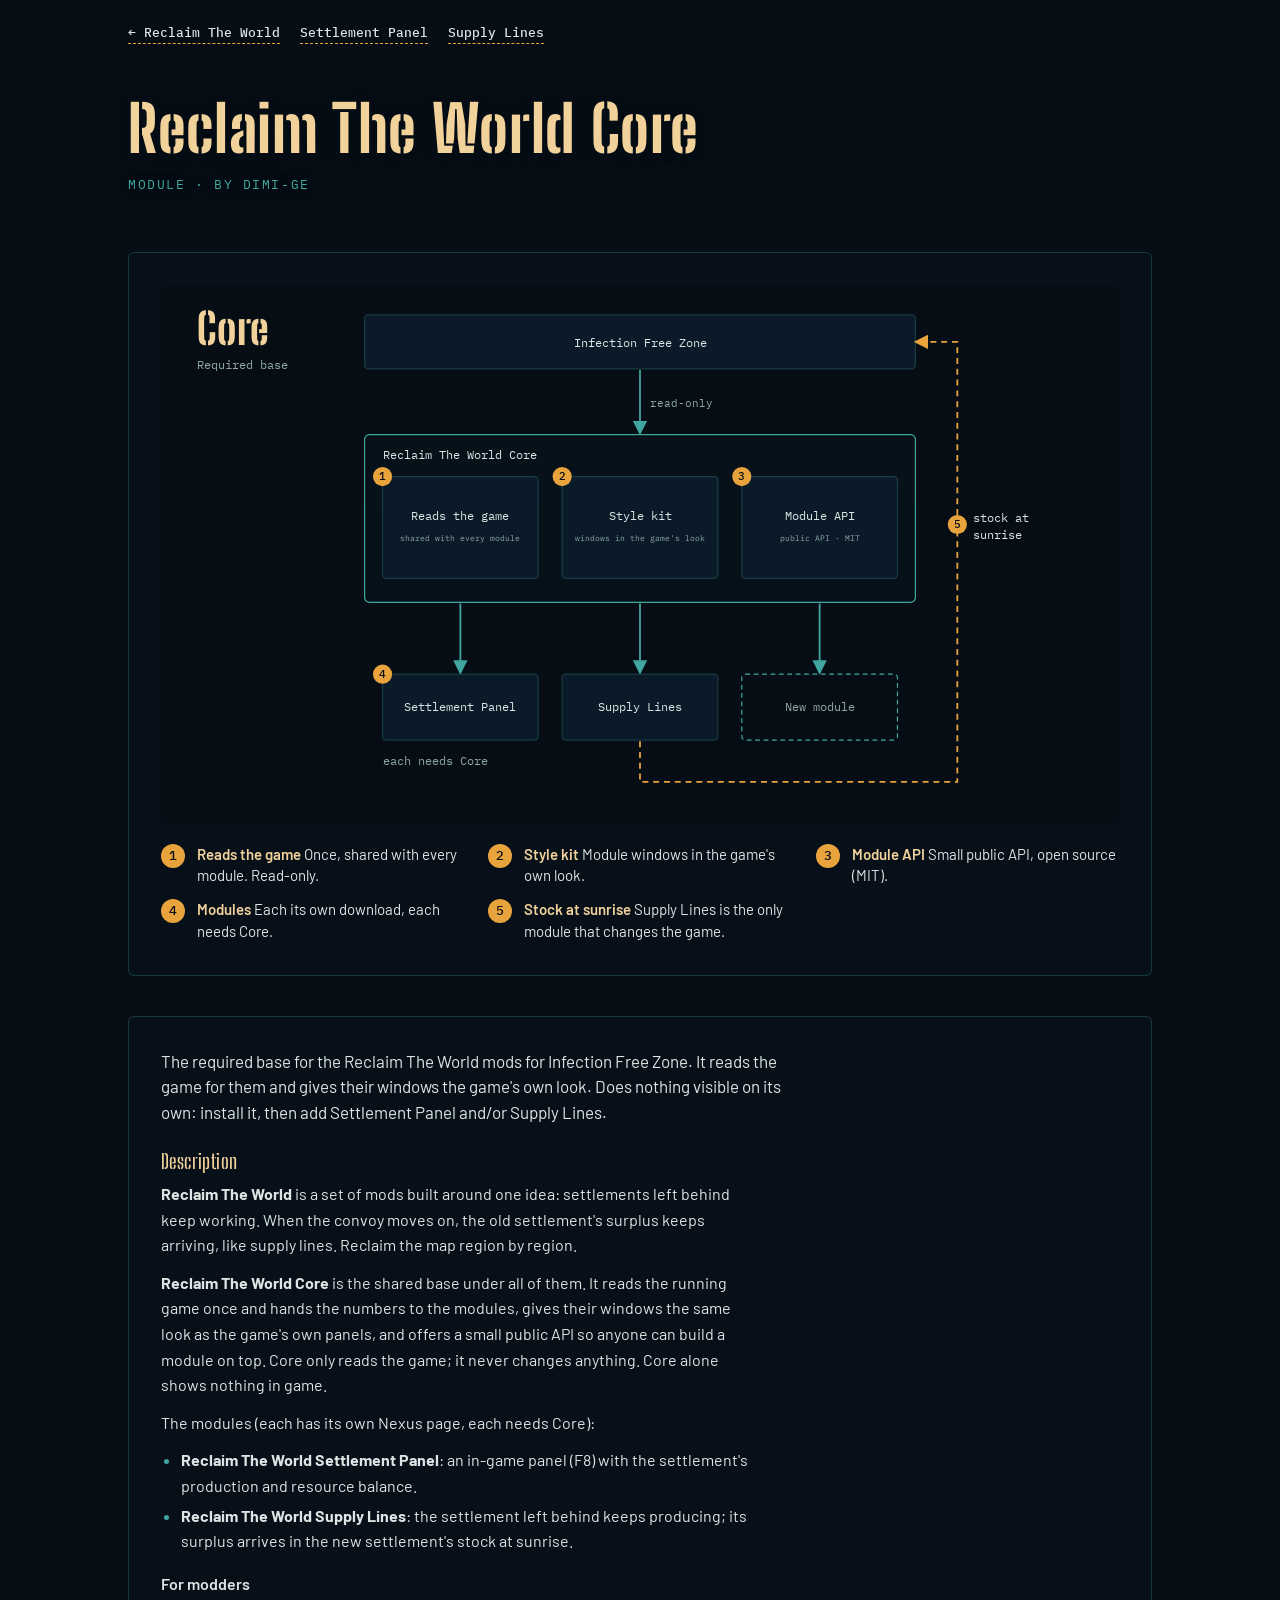
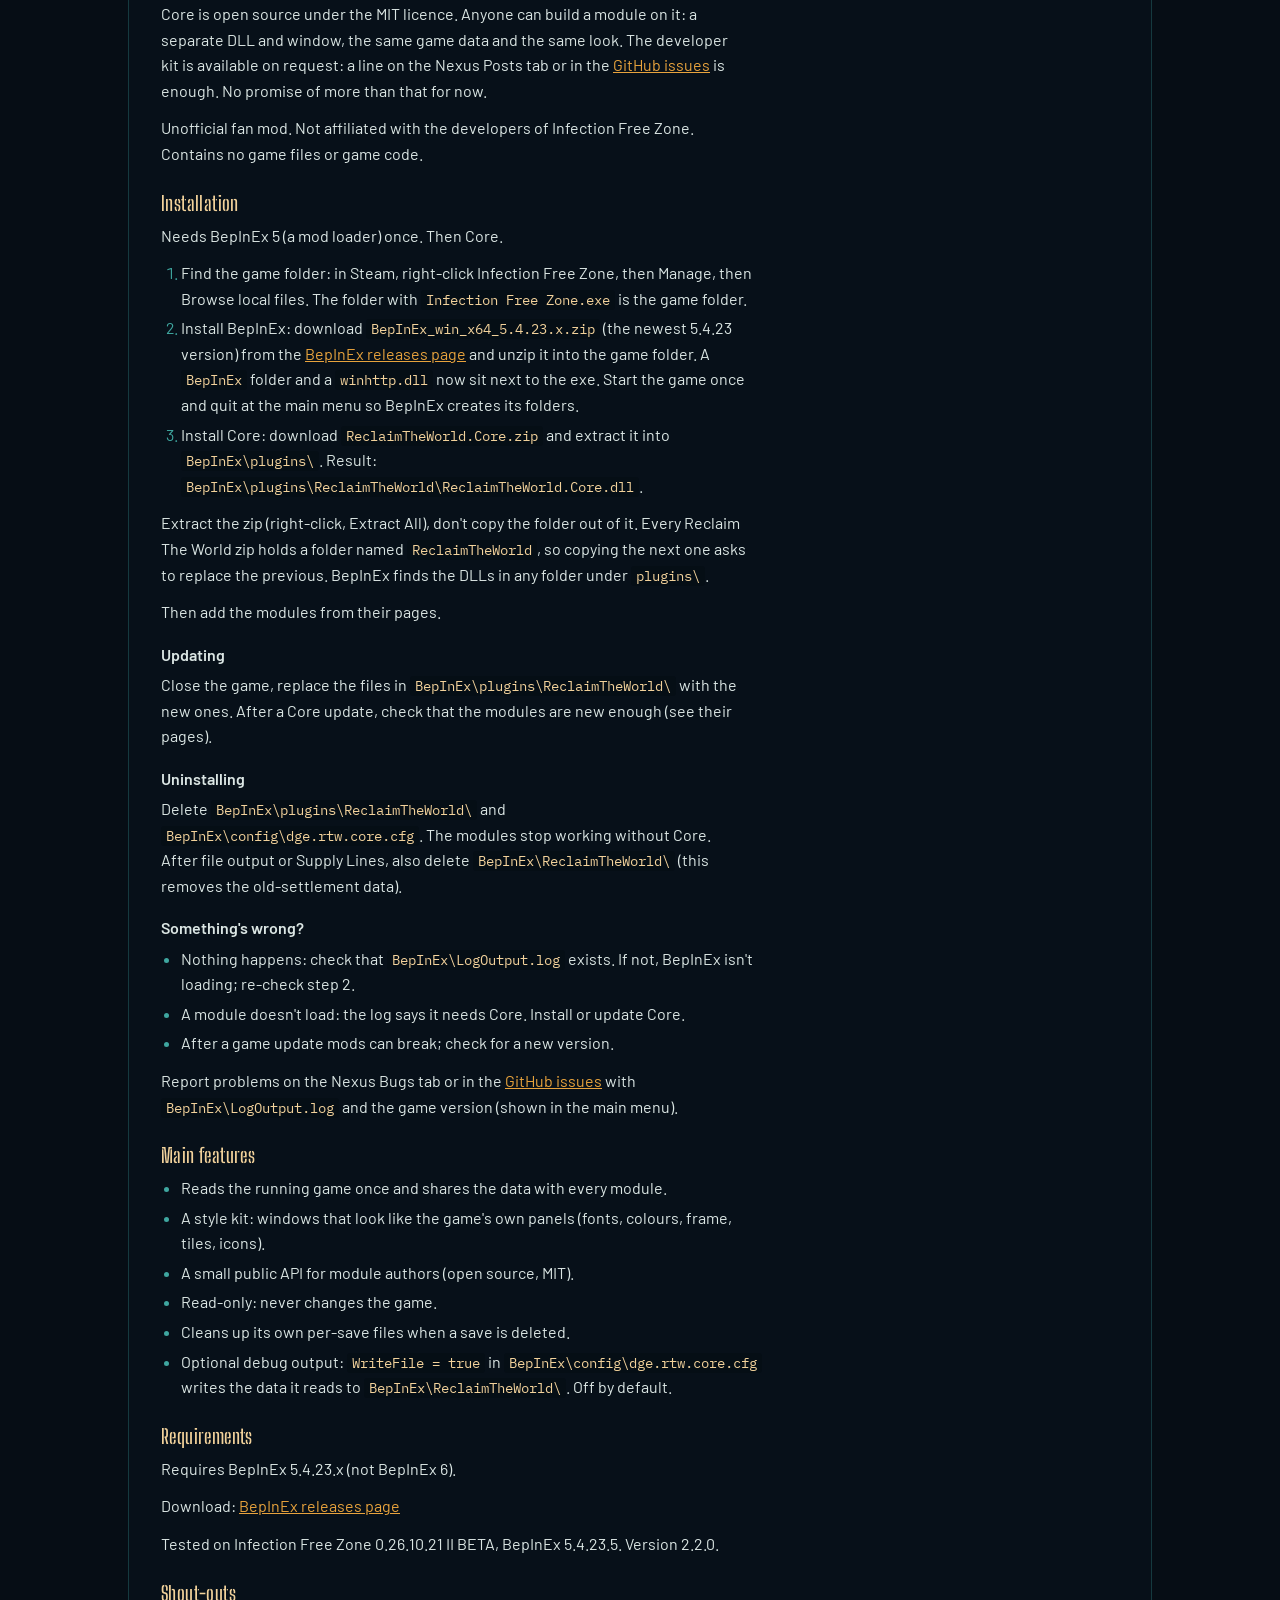
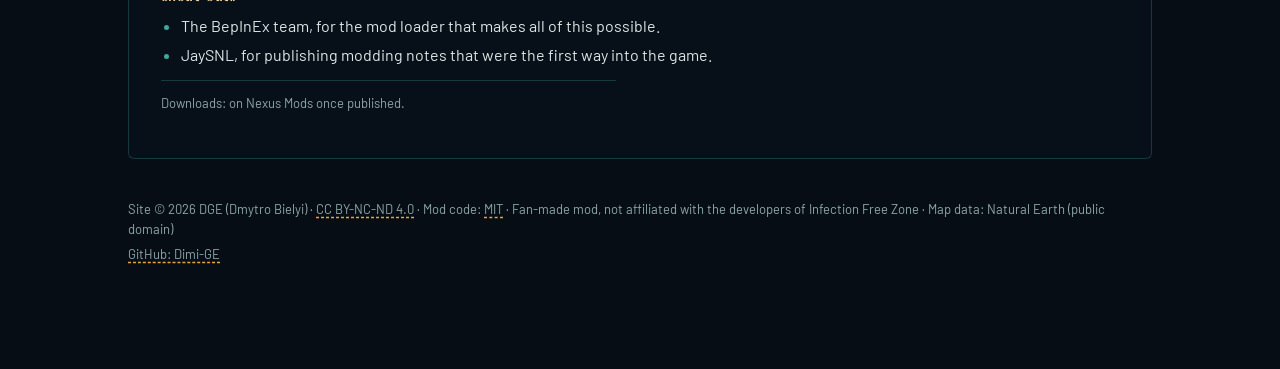
==== core.html @ e049a987 "Modules section, module pages, compact Roadmap Module cards open a description pop-out (texts genera" ====
<!doctype html>
<html lang="en">
<head>
<meta charset="utf-8">
<meta name="viewport" content="width=device-width, initial-scale=1, viewport-fit=cover">
<title>Reclaim The World Core</title>
<meta name="description" content="The required base for the Reclaim The World mods for Infection Free Zone. It reads the game for them and gives their windows the game's own look. Does nothing visible on its own: install it, then add Settlement Panel and/or Supply Lines.">
<link rel="preconnect" href="https://fonts.googleapis.com">
<link rel="preconnect" href="https://fonts.gstatic.com" crossorigin>
<link rel="stylesheet" href="https://fonts.googleapis.com/css2?family=Big+Shoulders+Stencil+Display:wght@600;800&family=Barlow:ital,wght@0,400;0,500;0,600;1,400&family=IBM+Plex+Mono:wght@400;500&display=swap">
<link rel="stylesheet" href="style.css">
</head>
<body>
<main class="page page-mod">

  <nav class="subnav" aria-label="Modules">
    <a href="index.html#modules">← Reclaim The World</a>
    <a href="settlement-panel.html">Settlement Panel</a>
    <a href="supply-lines.html">Supply Lines</a>
  </nav>

  <header class="hero">
    <h1>Reclaim The World Core</h1>
    <p class="eyebrow">Module · by Dimi-GE</p>
  </header>

  <section class="card diagram">
    <figure class="shot">
<svg viewBox="0 0 1600 900" width="100%" role="img" xmlns="http://www.w3.org/2000/svg"><title>Core: reads the game, shares it with the modules; Supply Lines changes the stock at sunrise</title><defs><marker id="ah" viewBox="0 0 10 10" refX="8" refY="5" markerWidth="8" markerHeight="8" orient="auto-start-reverse"><path class="dg-arrow" d="M0 0L10 5L0 10z"/></marker><marker id="ahm" viewBox="0 0 10 10" refX="8" refY="5" markerWidth="8" markerHeight="8" orient="auto-start-reverse"><path class="dg-arrow-m" d="M0 0L10 5L0 10z"/></marker></defs><rect class="dg-bg" x="0" y="0" width="1600" height="900" rx="0"/><text class="dg-title" x="60" y="100">Core</text><text class="dg-sub" x="60" y="140">Required base</text><rect class="dg-box" x="340" y="50" width="920" height="90" rx="6"/><text class="dg-label" x="800" y="103" text-anchor="middle">Infection Free Zone</text><path class="dg-flow-m" d="M800 142 V246" marker-end="url(#ahm)"/><text class="dg-sm18 dg-muted" x="816" y="204">read-only</text><rect class="dg-frame" x="340" y="250" width="920" height="280" rx="8"/><text class="dg-label" x="370" y="290">Reclaim The World Core</text><rect class="dg-box" x="370" y="320" width="260" height="170" rx="6"/><text class="dg-label" x="500" y="392" text-anchor="middle">Reads the game</text><text class="dg-sm14 dg-muted" x="500" y="428" text-anchor="middle">shared with every module</text><g><circle class="dg-call" cx="370" cy="320" r="16"/><text class="dg-call-n" x="370" y="326" text-anchor="middle">1</text></g><rect class="dg-box" x="670" y="320" width="260" height="170" rx="6"/><text class="dg-label" x="800" y="392" text-anchor="middle">Style kit</text><text class="dg-sm14 dg-muted" x="800" y="428" text-anchor="middle">windows in the game's look</text><g><circle class="dg-call" cx="670" cy="320" r="16"/><text class="dg-call-n" x="670" y="326" text-anchor="middle">2</text></g><rect class="dg-box" x="970" y="320" width="260" height="170" rx="6"/><text class="dg-label" x="1100" y="392" text-anchor="middle">Module API</text><text class="dg-sm14 dg-muted" x="1100" y="428" text-anchor="middle">public API · MIT</text><g><circle class="dg-call" cx="970" cy="320" r="16"/><text class="dg-call-n" x="970" y="326" text-anchor="middle">3</text></g><path class="dg-flow-m" d="M500 532 V646" marker-end="url(#ahm)"/><path class="dg-flow-m" d="M800 532 V646" marker-end="url(#ahm)"/><path class="dg-flow-m" d="M1100 532 V646" marker-end="url(#ahm)"/><rect class="dg-box" x="370" y="650" width="260" height="110" rx="6"/><text class="dg-label" x="500" y="712" text-anchor="middle">Settlement Panel</text><g><circle class="dg-call" cx="370" cy="650" r="16"/><text class="dg-call-n" x="370" y="656" text-anchor="middle">4</text></g><rect class="dg-box" x="670" y="650" width="260" height="110" rx="6"/><text class="dg-label" x="800" y="712" text-anchor="middle">Supply Lines</text><rect class="dg-box-dash" x="970" y="650" width="260" height="110" rx="6"/><text class="dg-label dg-muted" x="1100" y="712" text-anchor="middle">New module</text><text class="dg-sub" x="370" y="802">each needs Core</text><path class="dg-flow" d="M800 762 V830 H1330 V95 H1262" marker-end="url(#ah)"/><g><circle class="dg-call" cx="1330" cy="400" r="16"/><text class="dg-call-n" x="1330" y="406" text-anchor="middle">5</text></g><text class="dg-label" x="1356" y="396">stock at</text><text class="dg-label" x="1356" y="424">sunrise</text></svg>
    </figure>
    <ol class="legend">
      <li><b>Reads the game</b> Once, shared with every module. Read-only.</li>
      <li><b>Style kit</b> Module windows in the game's own look.</li>
      <li><b>Module API</b> Small public API, open source (MIT).</li>
      <li><b>Modules</b> Each its own download, each needs Core.</li>
      <li><b>Stock at sunrise</b> Supply Lines is the only module that changes the game.</li>
    </ol>
  </section>

  <section class="card">
    <div class="mtext" data-module-text="core"></div>
  </section>

  <footer class="foot">
    <p>Site © 2026 DGE (Dmytro Bielyi) · <a href="https://creativecommons.org/licenses/by-nc-nd/4.0/">CC BY-NC-ND 4.0</a> · Mod code: <a href="https://opensource.org/license/mit">MIT</a> · Fan-made mod, not affiliated with the developers of Infection Free Zone · Map data: Natural Earth (public domain)</p>
    <p><a href="https://github.com/Dimi-GE">GitHub: Dimi-GE</a></p>
  </footer>
</main>

<script src="module-texts.js"></script>
<script src="modules.js"></script>
</body>
</html>
---- style.css ----
/* Layout: a fixed night globe fills the viewport; one narrow column of translucent chart panels scrolls over it. */
:root {
  --night: #060d15;
  --sea: #0b1a28;
  --panel: rgba(8, 18, 28, 0.78);
  --panel-quiet: rgba(8, 18, 28, 0.55);
  --grid: #3fa7a0;
  --land: #16403f;
  --signal: #e8a33d;
  --home: #f2d29b;
  --fg: #dbe6e4;
  --muted: #8ea7a8;
  --line: rgba(63, 167, 160, 0.28);
  --danger: #ff8a7a;
  --stripe: #BA481B;

  --f-display: "Big Shoulders Stencil Display", "Arial Narrow", Impact, sans-serif;
  --f-body: "Barlow", "Segoe UI", system-ui, sans-serif;
  --f-mono: "IBM Plex Mono", ui-monospace, Consolas, monospace;

  --step--1: 0.8125rem;
  --step-0: 1rem;
  --step-1: 1.25rem;
  --step-2: 1.75rem;
  --step-hero: clamp(3rem, 12vw, 6.5rem);

  color-scheme: dark;
}

html { scroll-behavior: smooth; scrollbar-color: var(--grid) var(--night); }
[hidden] { display: none !important; }
@media (prefers-reduced-motion: reduce) { html { scroll-behavior: auto; } }

body {
  margin: 0;
  background: var(--night);
  color: var(--fg);
  font-family: var(--f-body);
  font-size: var(--step-0);
  line-height: 1.6;
  -webkit-font-smoothing: antialiased;
}

#globe {
  position: fixed;
  inset: 0;
  width: 100%;
  height: 100%;
  z-index: 0;
  -webkit-mask-image: linear-gradient(90deg, transparent 0%, #000 22%, #000 78%, transparent 100%);
          mask-image: linear-gradient(90deg, transparent 0%, #000 22%, #000 78%, transparent 100%);
}

.readout {
  position: fixed;
  right: max(16px, env(safe-area-inset-right, 0px));
  bottom: calc(14px + env(safe-area-inset-bottom, 0px));
  z-index: 1;
  display: flex;
  gap: 12px;
  font-family: var(--f-mono);
  font-size: var(--step--1);
  color: var(--grid);
  font-variant-numeric: tabular-nums;
  letter-spacing: 0.04em;
  opacity: 0.85;
}

.page {
  position: relative;
  z-index: 2;
  max-width: 44rem;
  margin: 0 auto;
  padding-left: max(16px, env(safe-area-inset-left, 0px));
  padding-right: max(16px, env(safe-area-inset-right, 0px));
  padding-block: 0 4rem;
  display: flex;
  flex-direction: column;
  gap: 2.5rem;
}

/* Hero sits over open globe, no panel behind it */
.hero {
  padding-block: clamp(4rem, 18vh, 10rem) 2rem;
  display: flex;
  flex-direction: column;
  gap: 1rem;
  text-shadow: 0 1px 12px rgba(6, 13, 21, 0.9);
}
.eyebrow {
  font-family: var(--f-mono);
  font-size: var(--step--1);
  text-transform: uppercase;
  letter-spacing: 0.12em;
  color: var(--grid);
  margin: 0;
}
h1 {
  font-family: var(--f-display);
  font-weight: 800;
  font-size: var(--step-hero);
  line-height: 0.92;
  letter-spacing: 0.01em;
  margin: 0;
  color: var(--home);
  text-wrap: balance;
}
.lede {
  font-size: var(--step-1);
  line-height: 1.5;
  max-width: 34rem;
  margin: 0;
}
.hero-row {
  display: flex;
  flex-wrap: wrap;
  align-items: center;
  gap: 1rem 1.5rem;
  margin-top: 0.5rem;
}
.hero-links { display: flex; flex-wrap: wrap; gap: 1.25rem; }
.hero-links a {
  color: var(--fg);
  text-decoration: none;
  border-bottom: 1px dashed var(--signal);
  padding-bottom: 2px;
}
.hero-links a:hover { color: var(--signal); }

a:focus-visible, button:focus-visible, input:focus-visible, textarea:focus-visible {
  outline: 2px solid var(--signal);
  outline-offset: 2px;
}

.chip {
  display: inline-flex;
  align-items: center;
  gap: 8px;
  font-family: var(--f-mono);
  font-size: var(--step--1);
  padding: 4px 10px;
  border: 1px solid var(--line);
  border-radius: 999px;
  background: var(--panel);
  color: var(--muted);
}
.chip-live::before {
  content: "";
  width: 7px; height: 7px;
  border-radius: 50%;
  background: var(--signal);
}

/* Panels */
.card {
  background: var(--panel);
  border: 1px solid var(--line);
  border-radius: 6px;
  padding: clamp(1.25rem, 4vw, 2rem);
  -webkit-backdrop-filter: blur(3px);
          backdrop-filter: blur(3px);
  display: flex;
  flex-direction: column;
  gap: 1.25rem;
  min-width: 0;
}
.card-quiet { background: var(--panel-quiet); }
.card h2 {
  font-family: var(--f-display);
  font-weight: 600;
  font-size: var(--step-2);
  letter-spacing: 0.02em;
  line-height: 1.1;
  margin: 0;
  color: var(--home);
}
.card p { margin: 0; max-width: 65ch; }
.section-head { display: flex; flex-direction: column; gap: 0.25rem; }
.note { color: var(--muted); font-size: 0.9375rem; }

/* Roadmap as a supply route: dashed line, stops along it */
.route {
  list-style: none;
  margin: 0;
  padding: 0 0 0 1.5rem;
  display: flex;
  flex-direction: column;
  gap: 0.6rem;
  position: relative;
}
.route::before {
  content: "";
  position: absolute;
  left: 5px; top: 8px; bottom: 8px;
  border-left: 2px dashed var(--signal);
  opacity: 0.55;
}
.stop { position: relative; display: flex; flex-direction: column; gap: 0.4rem; }
.stop::before {
  content: "";
  position: absolute;
  left: calc(-1.5rem + 0px);
  top: 6px;
  width: 12px; height: 12px;
  border-radius: 50%;
  background: var(--night);
  border: 2px solid var(--signal);
}
.stop.done::before { background: var(--grid); border-color: var(--grid); }
.stop.current::before { background: var(--home); border-color: var(--home); box-shadow: 0 0 0 4px rgba(242, 210, 155, 0.18); }
.stop-head { display: flex; flex-wrap: wrap; align-items: baseline; gap: 0.5rem 0.75rem; }
.stop-tag { font-weight: 600; font-size: 1.0625rem; }

.status {
  font-family: var(--f-mono);
  font-size: 0.75rem;
  text-transform: uppercase;
  letter-spacing: 0.08em;
  padding: 2px 8px;
  border-radius: 3px;
  border: 1px solid currentColor;
  white-space: nowrap;
}
.s-done { color: var(--grid); }
.s-progress { color: var(--home); }
.s-planned { color: var(--muted); }
.s-open { color: var(--signal); }

/* Board */
.filters { display: flex; flex-direction: column; gap: 0.75rem; }
.seg { display: flex; flex-wrap: wrap; gap: 6px; border: 0; margin: 0; padding: 0; }
.seg button, .seg-form label {
  font: 500 0.875rem var(--f-body);
  color: var(--muted);
  background: transparent;
  border: 1px solid var(--line);
  border-radius: 4px;
  padding: 6px 12px;
  cursor: pointer;
}
.seg button:hover, .seg-form label:hover { color: var(--fg); border-color: var(--grid); }
.seg button.on { color: var(--night); background: var(--grid); border-color: var(--grid); }

.issues { list-style: none; margin: 0; padding: 0; display: flex; flex-direction: column; overflow-y: auto; scrollbar-color: var(--grid) transparent; scrollbar-width: thin; }
.issue {
  flex-shrink: 0;
  display: grid;
  grid-template-columns: 4.5rem 1fr auto;
  margin-right: 0.25rem;
  gap: 0.25rem 0.75rem;
  align-items: baseline;
  padding: 0.75rem 0;
  border-top: 1px solid var(--line);
}
.issue:last-child { border-bottom: 1px solid var(--line); }
.issue-num { text-decoration: none; font-family: var(--f-mono); color: var(--muted); font-variant-numeric: tabular-nums; font-size: 0.875rem; }
.issue-title { min-width: 0; overflow-wrap: anywhere; color: inherit; text-decoration: none; }
.issue-title:hover, .issue-num:hover { text-decoration: underline; }
.rel { font-family: var(--f-mono); font-size: 0.75rem; border: 1px solid var(--line); border-radius: 3px; padding: 0 6px; margin-left: 6px; color: var(--muted); }
.issue-cat { font-family: var(--f-mono); font-size: 0.75rem; color: var(--muted); grid-column: 2; }
.issue .status { grid-column: 3; grid-row: 1 / span 2; align-self: center; }
.empty { color: var(--muted); }

/* Form */
form { display: flex; flex-direction: column; gap: 1rem; }
.seg-form legend { font-size: 0.875rem; color: var(--muted); margin-bottom: 6px; width: 100%; }
.seg-form input { position: absolute; opacity: 0; pointer-events: none; }
.seg-form label:has(input:checked) { color: var(--night); background: var(--grid); border-color: var(--grid); }
.seg-form label:has(input:focus-visible) { outline: 2px solid var(--signal); outline-offset: 2px; }
.field { display: flex; flex-direction: column; gap: 6px; min-width: 0; flex: 1; }
.field label { font-size: 0.875rem; color: var(--muted); }
.field-row { display: flex; flex-wrap: wrap; gap: 1rem; }
.field-row .field { min-width: 10rem; }
input[type="text"], textarea {
  font: 400 1rem var(--f-body);
  color: var(--fg);
  background: rgba(6, 13, 21, 0.7);
  border: 1px solid var(--line);
  border-radius: 4px;
  padding: 10px 12px;
  width: 100%;
  box-sizing: border-box;
}
input[type="text"]::placeholder, textarea::placeholder { color: #5f7778; }
input[type="text"]:hover, textarea:hover { border-color: var(--grid); }
textarea { resize: vertical; }
.btn {
  align-self: flex-start;
  font: 600 1rem var(--f-body);
  color: var(--night);
  background: var(--signal);
  border: 0;
  border-radius: 4px;
  padding: 10px 20px;
  cursor: pointer;
}
.btn:hover { background: var(--home); }
.error { color: var(--danger); font-size: 0.875rem; }
.result {
  font-family: var(--f-mono);
  font-size: 0.875rem;
  color: var(--fg);
  border: 1px dashed var(--signal);
  border-radius: 4px;
  padding: 10px 12px;
}

.foot {
  color: var(--muted);
  font-size: 0.8125rem;
  display: flex;
  flex-direction: column;
  gap: 0.25rem;
  padding-bottom: 2.5rem;
}
.foot p { margin: 0; }

@media (max-width: 30rem) {
  .issue { grid-template-columns: 3.5rem 1fr; }
  .issue .status { grid-column: 2; grid-row: auto; justify-self: start; }
  .readout { display: none; }
}

/* Feedback: under construction */
.construction {
  display: grid;
  place-items: center;
  min-height: 7rem;
  padding: 1rem;
  border-radius: 4px;
  background: repeating-linear-gradient(-45deg, var(--sea) 0 14px, var(--stripe) 14px 28px);
}
.construction span {
  font: 600 var(--step-1)/1.2 var(--f-display);
  letter-spacing: 0.04em;
  color: var(--home);
  background: var(--sea);
  padding: 0.5rem 1rem;
  border-radius: 3px;
  text-align: center;
}

/* Inline links in notes, empty states and footer */
.note a, .empty a, .foot a { color: inherit; text-decoration: underline dashed var(--signal); text-underline-offset: 3px; }
.note a:hover, .empty a:hover, .foot a:hover { color: var(--signal); }

/* ---------- Modules (cards, pop-out) ---------- */
.modules { list-style: none; margin: 0; padding: 0; display: grid; grid-template-columns: repeat(auto-fill, minmax(12.5rem, 1fr)); gap: 12px; }
.modules > li { display: flex; min-width: 0; }
.m-card { box-sizing: border-box; width: 100%; display: flex; flex-direction: column; gap: 4px; padding: 14px; font: inherit; color: inherit; text-align: left; text-decoration: none; cursor: pointer; border: 1px solid var(--line); border-radius: 6px; background: var(--panel-quiet); }
.m-card:hover { border-color: var(--signal); }
.m-card span { min-width: 0; }
.m-name { font: 600 var(--step-1)/1.2 var(--f-body); color: var(--home); }
.m-text { font-size: var(--step--1); line-height: 1.5; }
.m-icon { width: 34px; height: 34px; display: grid; place-items: center; border: 1px solid var(--signal); border-radius: 50% 50% 50% 0; transform: rotate(-45deg); color: var(--signal); margin-bottom: 6px; }
.m-icon > span { transform: rotate(45deg); font-size: 1rem; line-height: 1; }  /* map-pin shape, glyph upright */
.m-head { display: flex; justify-content: space-between; align-items: center; gap: 8px; flex-wrap: wrap; }
.m-by { color: var(--grid); font-family: var(--f-mono); font-size: var(--step--1); }
.m-top { display: flex; justify-content: space-between; align-items: flex-start; }
.m-tag { font: 500 .7rem var(--f-mono); text-transform: uppercase; letter-spacing: .1em; color: var(--muted); border: 1px solid var(--line); border-radius: 3px; padding: 1px 6px; }
.m-open { border-style: dashed; background: transparent; }
.m-open .m-name { color: var(--fg); }
.m-open .status { color: var(--muted); border-color: var(--line); }
.contrib { margin-top: 1.25rem; padding-top: 1rem; border-top: 1px solid var(--line); }
.contrib h3 { margin: 0 0 .4rem; font: 600 var(--step-1) var(--f-body); color: var(--home); }
.contrib p { margin: 0 0 .5rem; }
.contrib a, .pop-site a, .pop-link a, .mtext a { color: var(--signal); }

.pop { box-sizing: border-box; width: min(40rem, calc(100vw - 32px)); max-height: calc(100vh - 64px); padding: 1.75rem 1.5rem 1.5rem; border: 1px solid var(--line); border-radius: 8px; background: var(--panel); color: var(--fg); box-shadow: 0 24px 60px -20px rgba(0,0,0,.8); }
.pop::backdrop { background: rgba(6, 13, 21, .5); backdrop-filter: blur(8px); -webkit-backdrop-filter: blur(8px); }
.pop[open] { animation: pop-in .2s ease-out; }
@keyframes pop-in { from { opacity: 0; transform: translateY(8px); } }
@media (prefers-reduced-motion: reduce) { .pop[open] { animation: none; } }
.pop h2 { margin: .25rem 0 .75rem; font: 800 var(--step-2)/1.1 var(--f-display); color: var(--home); padding-right: 2rem; }
.pop-close { position: absolute; top: 10px; right: 12px; width: 32px; height: 32px; border: 1px solid var(--line); border-radius: 50%; background: transparent; color: var(--muted); font-size: 1.2rem; line-height: 1; cursor: pointer; }
.pop-close:hover { color: var(--signal); border-color: var(--signal); }
.pop-site { margin-top: 1.25rem; padding-top: .75rem; border-top: 1px solid var(--line); color: var(--muted); font-size: var(--step--1); }
.pop-link { margin-top: .75rem; font: 500 var(--step--1) var(--f-mono); }

/* Module text (pop-out and module pages) */
.mtext, #pop-body { overflow-wrap: anywhere; }
:is(.mtext, #pop-body) p { margin: 0 0 .75rem; max-width: 65ch; }
:is(.mtext, #pop-body) .lede { font-size: 1.0625rem; line-height: 1.5; }
:is(.mtext, #pop-body) h3 { margin: 1.5rem 0 .5rem; font: 600 var(--step-1)/1.2 var(--f-display); letter-spacing: .02em; color: var(--home); }
:is(.mtext, #pop-body) h4 { margin: 1.25rem 0 .4rem; font: 600 var(--step-0)/1.3 var(--f-body); color: var(--fg); }
:is(.mtext, #pop-body) :is(ul, ol) { margin: 0 0 .75rem; padding-left: 1.25rem; max-width: 65ch; }
:is(.mtext, #pop-body) li { margin-block: .25rem; }
:is(.mtext, #pop-body) li::marker { color: var(--grid); }
:is(.mtext, #pop-body) code { font: 400 .875em var(--f-mono); color: var(--home); background: rgba(6, 13, 21, .6); padding: 1px 5px; border-radius: 3px; }
.mtext > :first-child { margin-top: 0; }

/* ---------- Module pages ---------- */
.page-mod { max-width: 64rem; }
.page-mod .hero { padding-block: 1rem; }
.page-mod h1 { font-size: clamp(2.25rem, 8vw, 4rem); }
.subnav { display: flex; flex-wrap: wrap; gap: .5rem 1.25rem; padding-top: 1.5rem; font: 500 var(--step--1) var(--f-mono); }
.subnav a { color: var(--fg); text-decoration: none; border-bottom: 1px dashed var(--signal); padding-bottom: 2px; }
.subnav a:hover { color: var(--signal); }
.shot { margin: 0; }
.shot svg { display: block; width: 100%; height: auto; border-radius: 6px; }
.legend { list-style: none; margin: 0; padding: 0; counter-reset: n; display: grid; grid-template-columns: repeat(auto-fit, minmax(16rem, 1fr)); gap: .75rem 1.5rem; }
.legend li { counter-increment: n; position: relative; padding-left: 2.25rem; font-size: .9375rem; line-height: 1.45; }
.legend li::before { content: counter(n); position: absolute; left: 0; top: 0; width: 1.5rem; height: 1.5rem; border-radius: 50%; background: var(--signal); color: var(--night); font: 500 .8125rem/1.5rem var(--f-mono); text-align: center; }
.legend b { color: var(--home); font-weight: 600; }

/* Screenshot mode (?shot): the diagram alone, filling the viewport width on --night */
.shot-only { background: var(--night); }
.shot-only .page { max-width: none; padding: 0; gap: 0; }
.shot-only .page > :not(.diagram) { display: none; }
.shot-only .legend { display: none; }
.shot-only .diagram { padding: 0; border: 0; border-radius: 0; background: none; -webkit-backdrop-filter: none; backdrop-filter: none; }
.shot-only .shot { min-height: 100vh; display: grid; place-items: center; }
.shot-only .shot svg { width: min(100vw, calc(100vh * 16 / 9)); border-radius: 0; }

/* Diagram classes (inline SVGs on the module pages; site palette only) */
.dg-bg { fill: var(--night); }
.dg-frame { fill: var(--panel); stroke: var(--grid); stroke-width: 2; }
.dg-box { fill: var(--sea); stroke: var(--line); stroke-width: 2; }
.dg-box-dash { fill: none; stroke: var(--grid); stroke-width: 2; stroke-dasharray: 8 6; }
.dg-row { fill: var(--night); stroke: var(--line); stroke-width: 1.5; }
.dg-tile { fill: none; stroke: var(--grid); stroke-width: 1.5; opacity: .75; }
.dg-tab-on { fill: var(--grid); }
.dg-bar { fill: var(--grid); opacity: .55; }
.dg-line { stroke: var(--line); stroke-width: 2; fill: none; }
.dg-map { fill: var(--sea); stroke: var(--line); stroke-width: 2; }
.dg-land { fill: var(--land); stroke: var(--grid); stroke-width: 1.5; }
.dg-grid-line { stroke: var(--grid); stroke-width: 1; opacity: .2; }
.dg-flow { fill: none; stroke: var(--signal); stroke-width: 3; stroke-dasharray: 10 8; }
.dg-flow-m { fill: none; stroke: var(--grid); stroke-width: 3; }
.dg-arrow { fill: var(--signal); }
.dg-arrow-m { fill: var(--grid); }
.dg-dot { fill: var(--signal); }
.dg-ring { fill: none; stroke: var(--signal); stroke-width: 1.5; opacity: .5; }
.dg-dot-home { fill: var(--home); }
.dg-ring-home { fill: none; stroke: var(--home); stroke-width: 1.5; opacity: .5; }
.dg-sun { stroke: var(--signal); stroke-width: 2.5; stroke-linecap: round; }
.dg-track { fill: none; stroke: var(--grid); stroke-width: 2; }
.dg-knob { fill: var(--muted); }
.dg-call { fill: var(--signal); }
.dg-call-n { fill: var(--night); font: 500 18px var(--f-mono); }
.dg-label, .dg-sub, .dg-sm14, .dg-sm16, .dg-sm18 { fill: var(--fg); font-family: var(--f-mono); font-size: 20px; }
.dg-sub { fill: var(--muted); }
.dg-sm14 { font-size: 14px; }
.dg-sm16 { font-size: 16px; }
.dg-sm18 { font-size: 18px; }
.dg-muted { fill: var(--muted); }
.dg-on { fill: var(--night); }
.dg-title { fill: var(--home); font-family: var(--f-display); font-weight: 800; font-size: 72px; letter-spacing: .01em; }
.dg-title-s { font-size: 44px; }
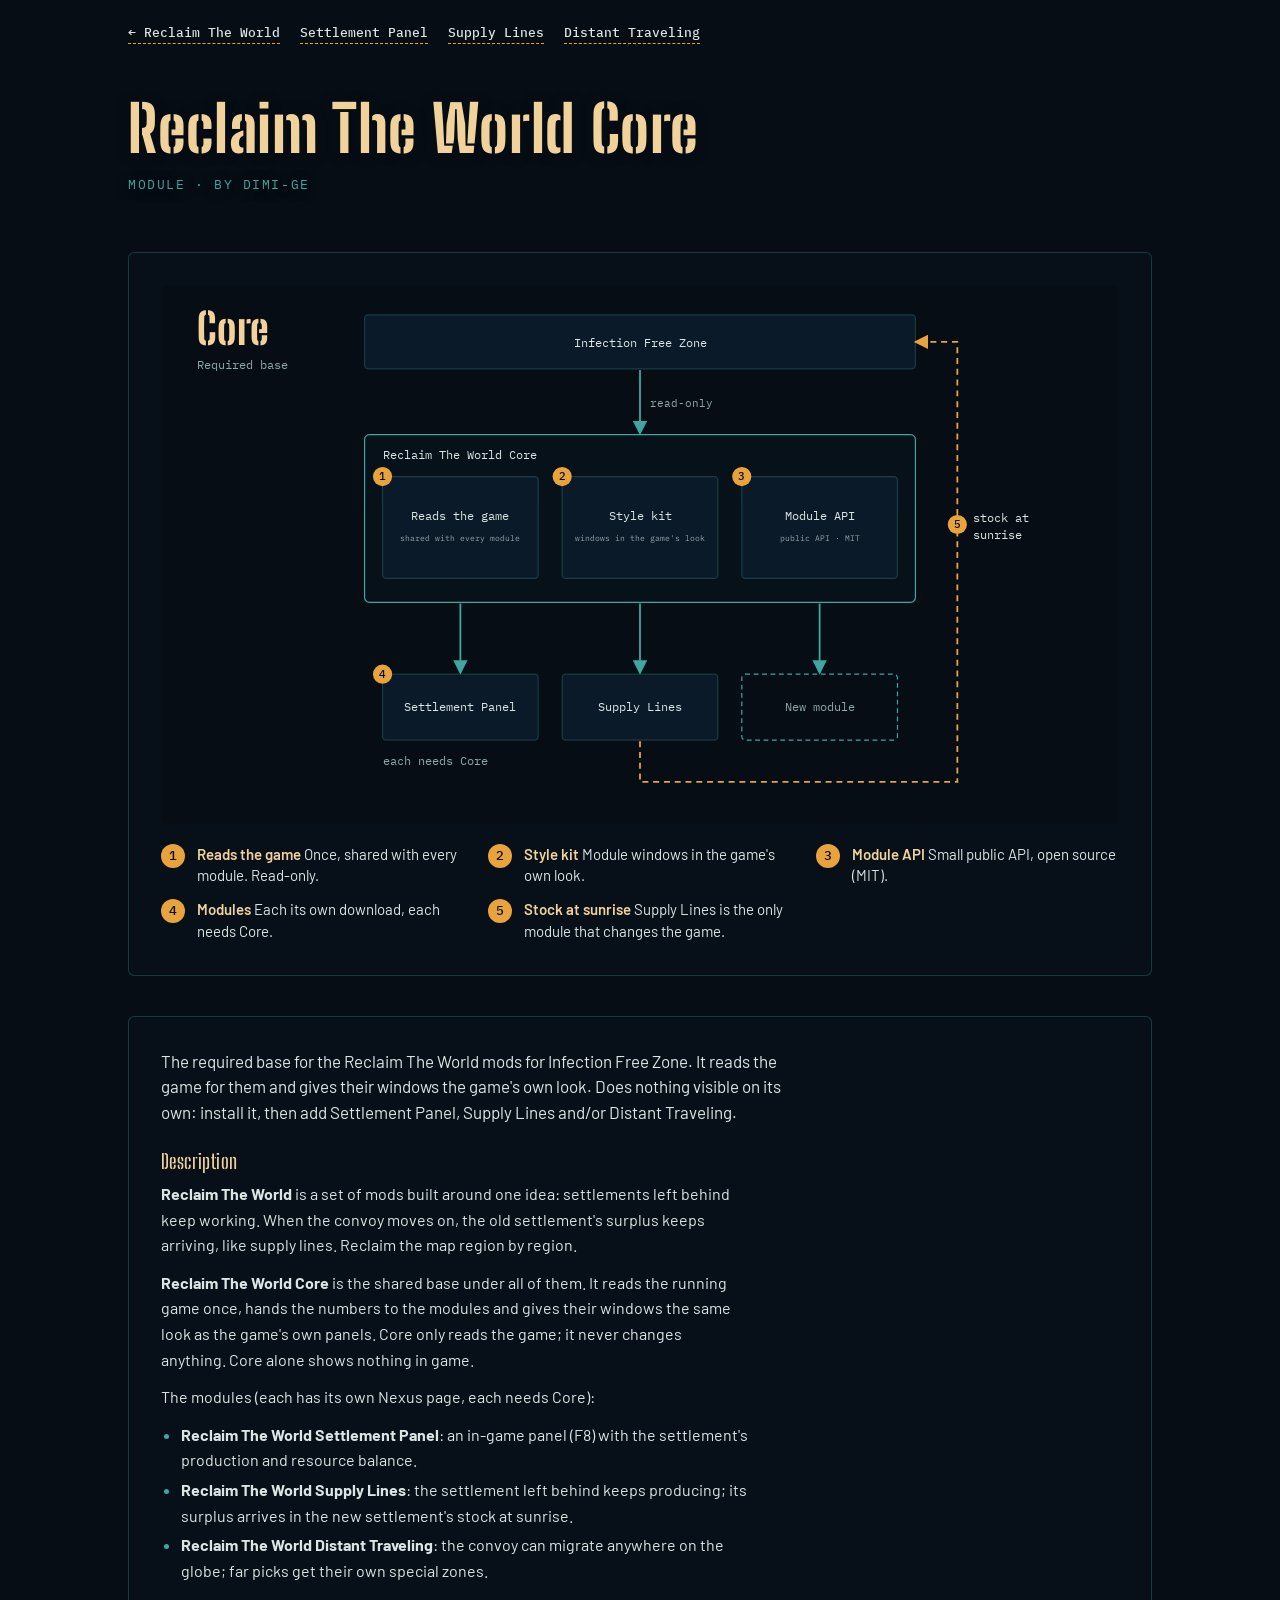
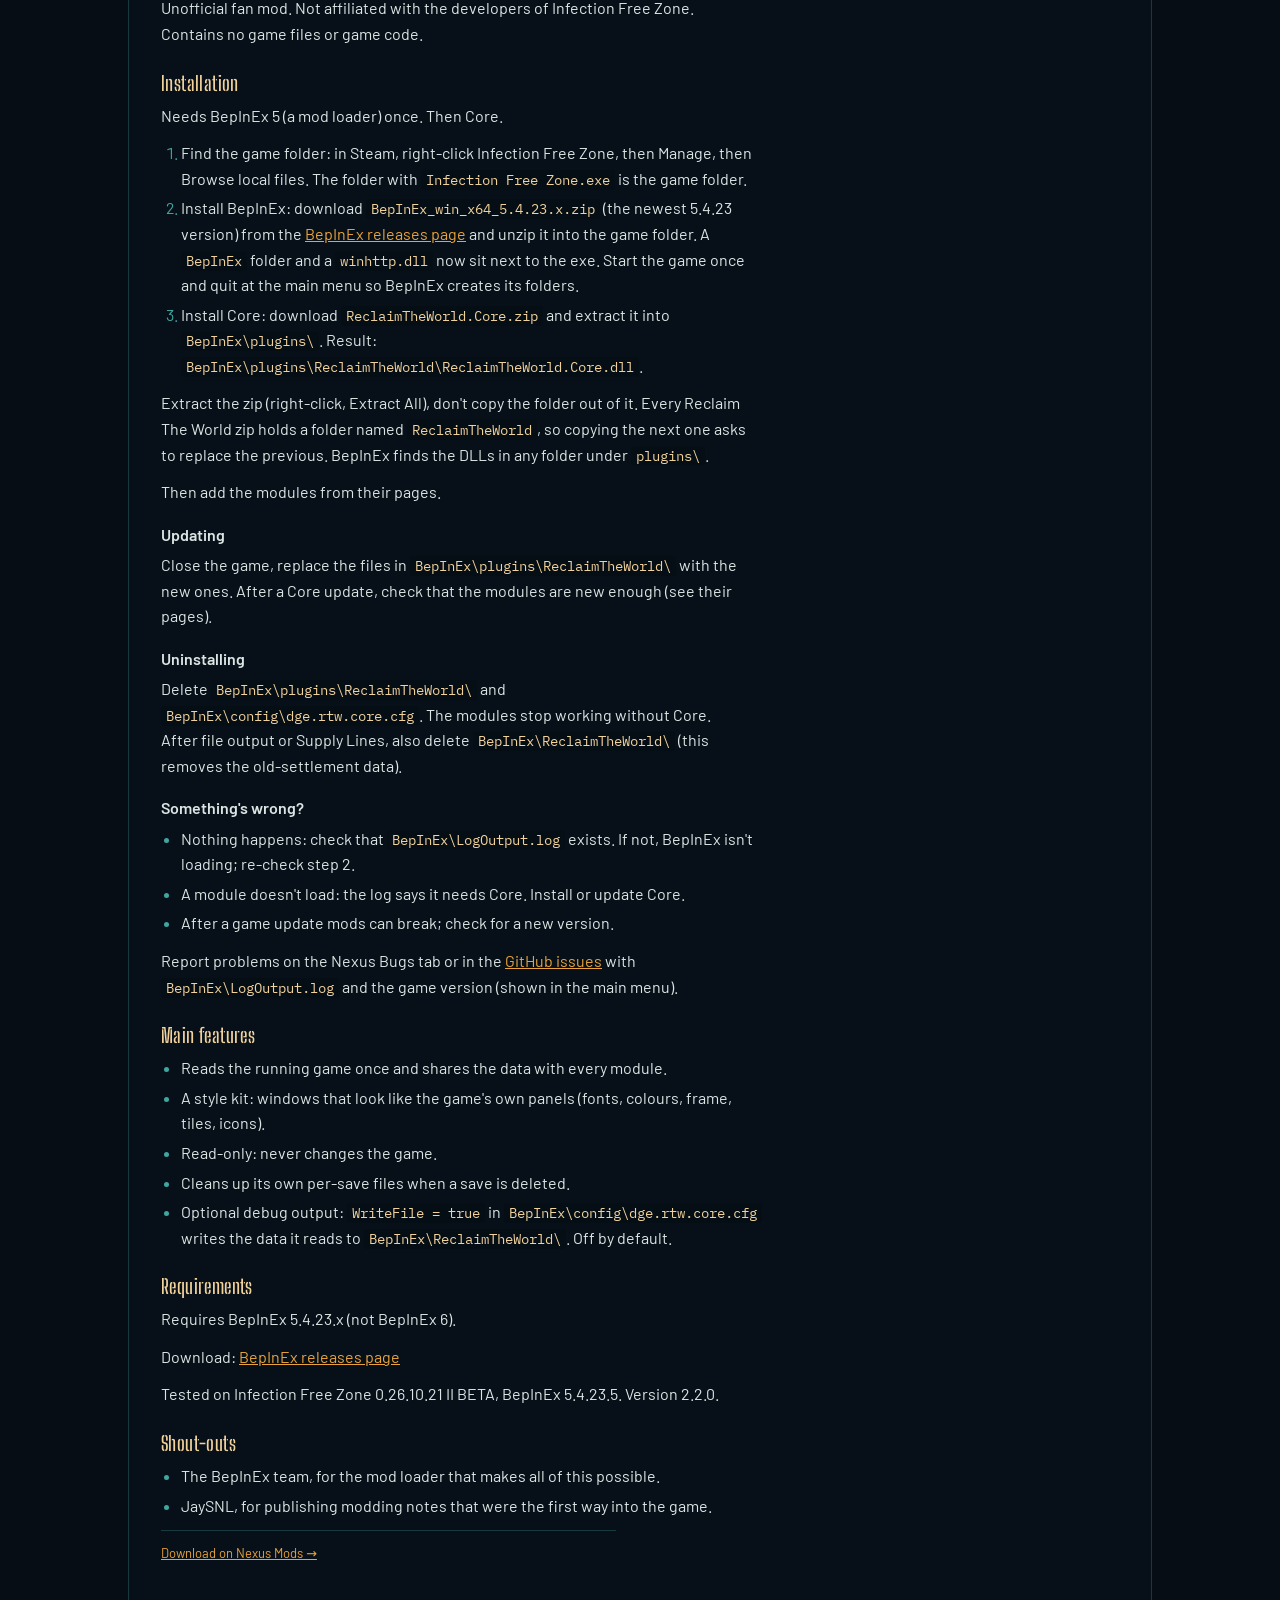
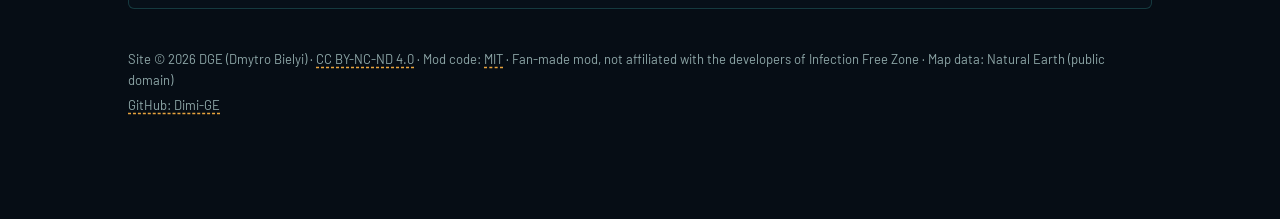
==== commit 6ad7b684: "Site: Distant Traveling module page, roadmap updates, ?shot mode with legend - New page distant-trav" ====
--- a/core.html
+++ b/core.html
@@ -17,6 +17,7 @@
     <a href="index.html#modules">← Reclaim The World</a>
     <a href="settlement-panel.html">Settlement Panel</a>
     <a href="supply-lines.html">Supply Lines</a>
+    <a href="distant-traveling.html">Distant Traveling</a>
   </nav>
 
   <header class="hero">
--- a/style.css
+++ b/style.css
@@ -403,14 +403,13 @@
 .legend li::before { content: counter(n); position: absolute; left: 0; top: 0; width: 1.5rem; height: 1.5rem; border-radius: 50%; background: var(--signal); color: var(--night); font: 500 .8125rem/1.5rem var(--f-mono); text-align: center; }
 .legend b { color: var(--home); font-weight: 600; }
 
-/* Screenshot mode (?shot): the diagram alone, filling the viewport width on --night */
+/* Screenshot mode (?shot): the diagram card with its legend, centred, sized to fit one 16:9 screen (capture at 1920x1080) */
 .shot-only { background: var(--night); }
-.shot-only .page { max-width: none; padding: 0; gap: 0; }
+.shot-only .page { max-width: none; min-height: 100vh; padding: 0; gap: 0; display: grid; place-items: center; }
 .shot-only .page > :not(.diagram) { display: none; }
-.shot-only .legend { display: none; }
-.shot-only .diagram { padding: 0; border: 0; border-radius: 0; background: none; -webkit-backdrop-filter: none; backdrop-filter: none; }
-.shot-only .shot { min-height: 100vh; display: grid; place-items: center; }
-.shot-only .shot svg { width: min(100vw, calc(100vh * 16 / 9)); border-radius: 0; }
+.shot-only .diagram { box-sizing: border-box; width: min(94vw, calc((100vh - 21rem) * 16 / 9)); }
+.shot-only .legend { grid-template-columns: repeat(3, 1fr); }
+.shot-only .legend li { font-size: max(.9375rem, 1.6vh); }
 
 /* Diagram classes (inline SVGs on the module pages; site palette only) */
 .dg-bg { fill: var(--night); }
